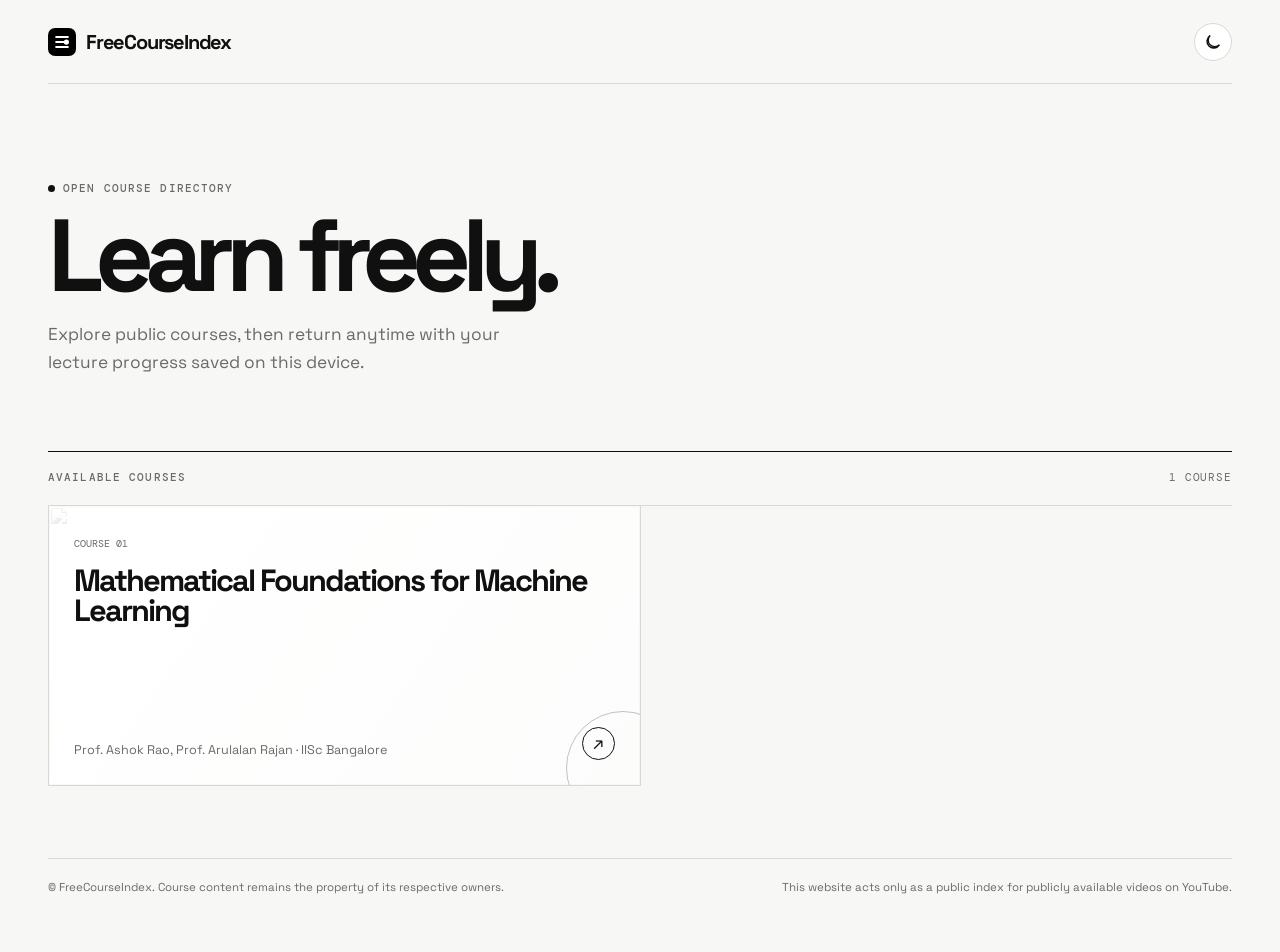
==== index.html @ 05b65f6c "Initial commit." ====
<!doctype html>
<html lang="en">
  <head>
    <meta charset="UTF-8" />
    <meta name="viewport" content="width=device-width, initial-scale=1.0" />
    <meta name="description" content="A public index of free course videos." />
    <title>FreeCourseIndex</title>
    <link rel="icon" href="./favicon.svg" type="image/svg+xml" />
    <link rel="preconnect" href="https://fonts.googleapis.com" />
    <link rel="preconnect" href="https://fonts.gstatic.com" crossorigin />
    <link href="https://fonts.googleapis.com/css2?family=DM+Mono:wght@400;500&family=Space+Grotesk:wght@400;500;600;700&display=swap" rel="stylesheet" />
    <link rel="stylesheet" href="./styles.css" />
    <link rel="stylesheet" href="./catalog.css" />
  </head>
  <body>
    <div class="page-shell catalog-shell">
      <header class="topbar">
        <a class="brand" href="./index.html" aria-label="FreeCourseIndex home">
          <img class="brand-logo" src="./logo.svg" alt="" />
          <span>FreeCourseIndex</span>
        </a>
        <button class="icon-button" id="themeToggle" type="button" aria-label="Switch color theme" title="Switch color theme"></button>
      </header>
      <main>
        <section class="catalog-hero">
          <p class="eyebrow"><span class="live-dot"></span>Open course directory</p>
          <h1>Learn freely.</h1>
          <p>Explore public courses, then return anytime with your lecture progress saved on this device.</p>
        </section>
        <section class="catalog-section" aria-labelledby="catalogTitle">
          <div class="catalog-heading"><span class="section-label">Available courses</span><strong id="courseCount"></strong></div>
          <div class="catalog-grid" id="courseGrid" aria-live="polite"></div>
          <p class="catalog-empty" id="emptyCatalog" hidden>No courses are available yet.</p>
        </section>
      </main>
      <footer class="site-footer">
        <p>© FreeCourseIndex. Course content remains the property of its respective owners.</p>
        <p>This website acts only as a public index for publicly available videos on YouTube.</p>
      </footer>
    </div>
    <template id="sunIcon"><svg viewBox="0 0 24 24" fill="none" stroke="currentColor" stroke-width="1.8" stroke-linecap="round"><circle cx="12" cy="12" r="4"/><path d="M12 2v2M12 20v2M4.93 4.93l1.41 1.41M17.66 17.66l1.41 1.41M2 12h2M20 12h2M4.93 19.07l1.41-1.41M17.66 6.34l1.41-1.41"/></svg></template>
    <template id="moonIcon"><svg viewBox="0 0 24 24" fill="none" stroke="currentColor" stroke-width="1.8" stroke-linecap="round"><path d="M20.6 15.8A9 9 0 1 1 8.2 3.4 7 7 0 0 0 20.6 15.8Z"/></svg></template>
    <script type="module" src="./catalog.js"></script>
  </body>
</html>
---- styles.css ----
:root { color-scheme: light; --bg: #f7f7f5; --surface: #fff; --surface-soft: #efefec; --ink: #101010; --muted: #6a6a66; --line: #d9d9d4; --inverse: #101010; --inverse-ink: #fff; --shadow: 0 16px 48px rgba(0,0,0,.06); }
:root[data-theme="dark"] { color-scheme: dark; --bg: #0e0e0e; --surface: #151515; --surface-soft: #202020; --ink: #f5f5f2; --muted: #a5a5a0; --line: #343432; --inverse: #f5f5f2; --inverse-ink: #101010; --shadow: 0 16px 48px rgba(0,0,0,.25); }
* { box-sizing: border-box; }
html { scroll-behavior: smooth; }
body { margin: 0; background: var(--bg); color: var(--ink); font-family: "Space Grotesk", system-ui, sans-serif; }
button, input { font: inherit; }
button { cursor: pointer; }
.page-shell { max-width: 1440px; margin: auto; padding: 0 48px 56px; }
.topbar { min-height: 84px; display: flex; align-items: center; justify-content: space-between; border-bottom: 1px solid var(--line); }
.brand { color: var(--ink); text-decoration: none; font-weight: 700; letter-spacing: -.06em; font-size: 1.25rem; display: flex; align-items: center; gap: 10px; }.brand-logo { width: 28px; height: 28px; }.brand span span { color: var(--muted); }:root[data-theme="dark"] .brand-logo { filter: invert(1); }
.topbar-actions { display: flex; align-items: center; gap: 16px; }.save-status { font: 500 .69rem "DM Mono", monospace; text-transform: uppercase; letter-spacing: .08em; color: var(--muted); }.icon-button { width: 38px; height: 38px; padding: 9px; border: 1px solid var(--line); border-radius: 50%; background: var(--surface); color: var(--ink); display: grid; place-items: center; }.icon-button:hover { background: var(--ink); color: var(--bg); }.icon-button svg { width: 100%; height: 100%; }
.hero { padding: 78px 0 48px; max-width: 930px; }.eyebrow, .section-label { font: 500 .7rem "DM Mono", monospace; text-transform: uppercase; letter-spacing: .1em; color: var(--muted); }.eyebrow { display: flex; align-items: center; gap: 8px; }.live-dot { width: 7px; height: 7px; border-radius: 50%; background: var(--ink); }.hero h1 { max-width: 840px; margin: 16px 0 18px; font-size: clamp(2.55rem, 6vw, 5.6rem); line-height: .95; letter-spacing: -.075em; }.hero-description { max-width: 740px; margin: 0; color: var(--muted); font-size: clamp(1rem, 1.5vw, 1.17rem); line-height: 1.6; }.meta-row { display: flex; flex-wrap: wrap; gap: 8px; margin-top: 28px; }.meta-pill { border: 1px solid var(--line); border-radius: 99px; padding: 7px 11px; font: 500 .72rem "DM Mono", monospace; color: var(--muted); }
.progress-card { display: grid; grid-template-columns: auto 1fr auto; gap: 32px; align-items: center; padding: 24px 28px; background: var(--inverse); color: var(--inverse-ink); border-radius: 5px; box-shadow: var(--shadow); }.progress-card .section-label { color: color-mix(in srgb, var(--inverse-ink) 65%, transparent); }.progress-numbers { display: flex; align-items: baseline; gap: 11px; margin-top: 5px; }.progress-numbers strong { font-size: 1.75rem; letter-spacing: -.07em; }.progress-numbers span { color: color-mix(in srgb, var(--inverse-ink) 70%, transparent); font-size: .87rem; }.progress-track { height: 8px; overflow: hidden; border-radius: 99px; background: color-mix(in srgb, var(--inverse-ink) 18%, transparent); }.progress-track span { display:block; height:100%; width:0; background: var(--inverse-ink); transition: width .35s ease; }.text-button { border: 0; border-bottom: 1px solid currentColor; padding: 2px 0; background: none; color: var(--inverse-ink); font: 500 .72rem "DM Mono", monospace; text-transform: uppercase; letter-spacing: .06em; opacity: .8; }.text-button:hover { opacity: 1; }
.content-grid { display: grid; grid-template-columns: 240px minmax(0, 1fr); gap: clamp(32px, 7vw, 110px); margin-top: 65px; }.course-sidebar { align-self: start; position: sticky; top: 24px; }.sidebar-section + .sidebar-section { margin-top: 42px; }.week-nav { margin-top: 13px; border-top: 1px solid var(--line); }.week-nav a { display: flex; justify-content: space-between; gap: 10px; padding: 10px 0; border-bottom: 1px solid var(--line); text-decoration: none; color: var(--muted); font-size: .83rem; }.week-nav a:hover, .week-nav a:focus-visible { color: var(--ink); }.week-nav em { font: .66rem "DM Mono", monospace; font-style: normal; }.course-facts { display: grid; gap: 16px; }.fact { border-left: 1px solid var(--ink); padding-left: 12px; }.fact span { display:block; margin-bottom: 3px; font: .64rem "DM Mono", monospace; text-transform: uppercase; letter-spacing: .08em; color: var(--muted); }.fact strong { display:block; font-size: .82rem; line-height: 1.35; font-weight: 500; }
.curriculum-header { display:flex; justify-content:space-between; align-items:end; gap:24px; padding-bottom: 20px; border-bottom: 1px solid var(--ink); }.curriculum h2 { font-size: 1.75rem; line-height: 1; letter-spacing: -.055em; margin: 8px 0 0; }.search { width: min(250px, 43%); min-width: 180px; display:flex; align-items:center; gap:9px; border-bottom: 1px solid var(--line); padding: 7px 0; color: var(--muted); }.search-icon { width: 13px; height: 13px; border: 1.5px solid currentColor; border-radius:50%; position:relative; }.search-icon::after { content:""; position:absolute; height:6px; border-left:1.5px solid currentColor; transform:rotate(-45deg); right:-3px; bottom:-4px; }.search input { width:100%; padding:0; border:0; outline:0; background:none; color:var(--ink); font-size:.82rem; }.search input::placeholder { color:var(--muted); }
.weeks { border-bottom: 1px solid var(--line); }.week { scroll-margin-top: 18px; border-top: 1px solid var(--line); }.week:first-child { border-top: 0; }.week summary { list-style:none; display:grid; grid-template-columns: 74px 1fr auto; gap:18px; align-items:center; padding: 20px 0; cursor:pointer; }.week summary::-webkit-details-marker { display:none; }.week-number { font: .68rem "DM Mono", monospace; color: var(--muted); }.week-title { font-size: 1.05rem; font-weight:600; letter-spacing:-.025em; }.week-progress { display:flex; align-items:center; gap:11px; color:var(--muted); font:.68rem "DM Mono", monospace; }.chevron { width: 8px; height:8px; border-right:1.5px solid var(--ink); border-bottom:1.5px solid var(--ink); transform: rotate(45deg) translateY(-3px); transition: transform .2s; }.week[open] .chevron { transform: rotate(225deg) translate(-3px, -1px); }.lecture-list { padding-bottom: 16px; }.lecture { display:grid; grid-template-columns: 124px minmax(0, 1fr) auto; gap:18px; align-items:center; padding: 10px; margin: 0 -10px; border-radius:4px; transition: background .2s; }.lecture:hover { background:var(--surface-soft); }.thumbnail { position:relative; display:block; aspect-ratio:16/9; overflow:hidden; background:var(--surface-soft); border-radius:3px; }.thumbnail img { width:100%; height:100%; object-fit:cover; filter:grayscale(1) contrast(1.04); transition: transform .25s, filter .25s; }.thumbnail:hover img { transform:scale(1.04); filter:grayscale(0); }.play { position:absolute; width:27px; height:20px; border-radius:5px; background:var(--ink); color:var(--bg); left:50%; top:50%; transform:translate(-50%,-50%); display:grid; place-items:center; }.play::after { content:""; margin-left:2px; border-left:6px solid currentColor; border-top:4px solid transparent; border-bottom:4px solid transparent; }.lecture-info { min-width:0; }.lecture-index { display:block; margin-bottom:3px; color:var(--muted); font:.62rem "DM Mono", monospace; }.lecture-title { color:var(--ink); font-size:.88rem; font-weight:500; line-height:1.35; text-decoration:none; }.lecture-title:hover { text-decoration:underline; }.complete-toggle { width:33px; height:33px; padding:0; flex:0 0 auto; border:1px solid var(--line); border-radius:50%; background:var(--surface); color:var(--surface); display:grid; place-items:center; transition: all .2s; }.complete-toggle:hover { border-color:var(--ink); }.complete-toggle svg { width:16px; height:16px; }.lecture.is-complete .complete-toggle { background:var(--ink); border-color:var(--ink); color:var(--bg); }.lecture.is-complete .lecture-title { color:var(--muted); text-decoration:line-through; }.empty-state { padding:56px 0; color:var(--muted); text-align:center; }.site-footer { display:flex; justify-content:space-between; gap:32px; margin-top:72px; padding-top:20px; border-top:1px solid var(--line); color:var(--muted); font-size:.72rem; line-height:1.5; }.site-footer p { max-width:470px; margin:0; }.site-footer p:last-child { text-align:right; }
@media (max-width: 800px) { .page-shell { padding: 0 22px 40px; }.topbar { min-height:70px; }.save-status { display:none; }.hero { padding:56px 0 35px; }.progress-card { grid-template-columns:1fr auto; gap:19px; padding:21px; }.progress-track { grid-column:1 / -1; grid-row:2; }.content-grid { grid-template-columns:1fr; margin-top:45px; }.course-sidebar { position:static; display:grid; grid-template-columns: minmax(0, 1fr) minmax(0, 1fr); gap:24px; }.sidebar-section + .sidebar-section { margin-top:0; }.curriculum-header { align-items:start; }.search { margin-top:6px; }.lecture { grid-template-columns: 106px minmax(0,1fr) auto; gap:13px; }.site-footer { margin-top:48px; } }
@media (max-width: 540px) { .brand { font-size:1.05rem; }.brand-logo { width:25px; height:25px; }.hero h1 { font-size:2.55rem; }.meta-row { margin-top:22px; }.progress-card { display:block; }.progress-track { margin:18px 0; }.text-button { float:right; }.content-grid { gap:37px; }.course-sidebar { display:block; }.sidebar-section + .sidebar-section { margin-top:31px; }.curriculum-header { display:block; }.search { width:100%; margin-top:20px; }.week summary { grid-template-columns:55px 1fr auto; gap:10px; }.week-title { font-size:.93rem; }.week-progress { display:none; }.lecture { grid-template-columns:84px minmax(0,1fr) 30px; gap:10px; padding:7px; margin:0 -7px; }.lecture-title { font-size:.79rem; }.complete-toggle { width:30px; height:30px; }.site-footer { display:block; }.site-footer p:last-child { margin-top:10px; text-align:left; } }
---- catalog.css ----
.catalog-shell { min-height: 100vh; display: flex; flex-direction: column; }.catalog-shell main { flex: 1; }.catalog-hero { max-width: 780px; padding: 86px 0 74px; }.catalog-hero h1 { margin: 16px 0 20px; font-size: clamp(3.1rem, 8vw, 7.5rem); line-height: .88; letter-spacing: -.09em; }.catalog-hero > p:last-child { max-width: 510px; margin: 0; color: var(--muted); font-size: 1.08rem; line-height: 1.6; }.catalog-section { padding-top: 18px; border-top: 1px solid var(--ink); }.catalog-heading { display:flex; justify-content:space-between; align-items:baseline; padding-bottom: 21px; }.catalog-heading strong { font: .7rem "DM Mono", monospace; color:var(--muted); text-transform:uppercase; letter-spacing:.08em; }.catalog-grid { display:grid; grid-template-columns:repeat(2, minmax(0, 1fr)); border-top:1px solid var(--line); border-left:1px solid var(--line); }.course-card { min-height: 280px; position:relative; display:flex; flex-direction:column; justify-content:space-between; padding:25px; border-right:1px solid var(--line); border-bottom:1px solid var(--line); color:var(--ink); text-decoration:none; overflow:hidden; transition: background .25s, color .25s; }.course-card::after { content:""; position:absolute; width:112px; height:112px; right:-40px; bottom:-40px; border:1px solid currentColor; border-radius:50%; opacity:.25; transition:transform .3s; }.course-card:hover { background:var(--inverse); color:var(--inverse-ink); }.course-card:hover::after { transform:scale(2); }.course-card-top, .course-card-bottom { position:relative; z-index:1; }.course-card-index { font: .65rem "DM Mono", monospace; color:var(--muted); }.course-card:hover .course-card-index { color:color-mix(in srgb, var(--inverse-ink) 60%, transparent); }.course-card h2 { max-width:570px; margin:14px 0 0; font-size:clamp(1.45rem, 2.4vw, 2.35rem); line-height:.99; letter-spacing:-.065em; }.course-card-bottom { display:flex; align-items:end; justify-content:space-between; gap:16px; }.course-card-detail { max-width:75%; color:var(--muted); font-size:.79rem; line-height:1.45; }.course-card:hover .course-card-detail { color:color-mix(in srgb, var(--inverse-ink) 72%, transparent); }.course-card-arrow { width:33px; height:33px; border:1px solid currentColor; border-radius:50%; display:grid; place-items:center; font-size:1.1rem; }.catalog-empty { padding:45px 0; color:var(--muted); text-align:center; }.catalog-shell .site-footer { margin-top:72px; }
@media (max-width: 700px) { .catalog-hero { padding:55px 0 50px; }.catalog-grid { grid-template-columns:1fr; }.course-card { min-height:230px; }.catalog-shell .site-footer { margin-top:48px; } }

.course-card-image { position:absolute; inset:0; width:100%; height:100%; object-fit:cover; opacity:.16; filter:grayscale(1) contrast(1.15) brightness(1.08); transition:opacity .25s, filter .25s, transform .35s; }.course-card::before { content:""; position:absolute; inset:0; background:linear-gradient(125deg, var(--surface) 15%, color-mix(in srgb, var(--surface) 66%, transparent)); z-index:0; }.course-card::after { z-index:1; }.course-card-top, .course-card-bottom { z-index:2; }.course-card:hover::before { background:color-mix(in srgb, var(--inverse) 70%, transparent); }.course-card:hover .course-card-image { opacity:.29; filter:grayscale(1) contrast(1.2) brightness(.8); transform:scale(1.04); }:root[data-theme="dark"] .course-card-image { opacity:.18; filter:grayscale(1) contrast(1.2) brightness(.45); }:root[data-theme="dark"] .course-card::before { background:linear-gradient(125deg, var(--surface) 12%, color-mix(in srgb, var(--surface) 63%, transparent)); }:root[data-theme="dark"] .course-card:hover::before { background:color-mix(in srgb, var(--inverse) 72%, transparent); }
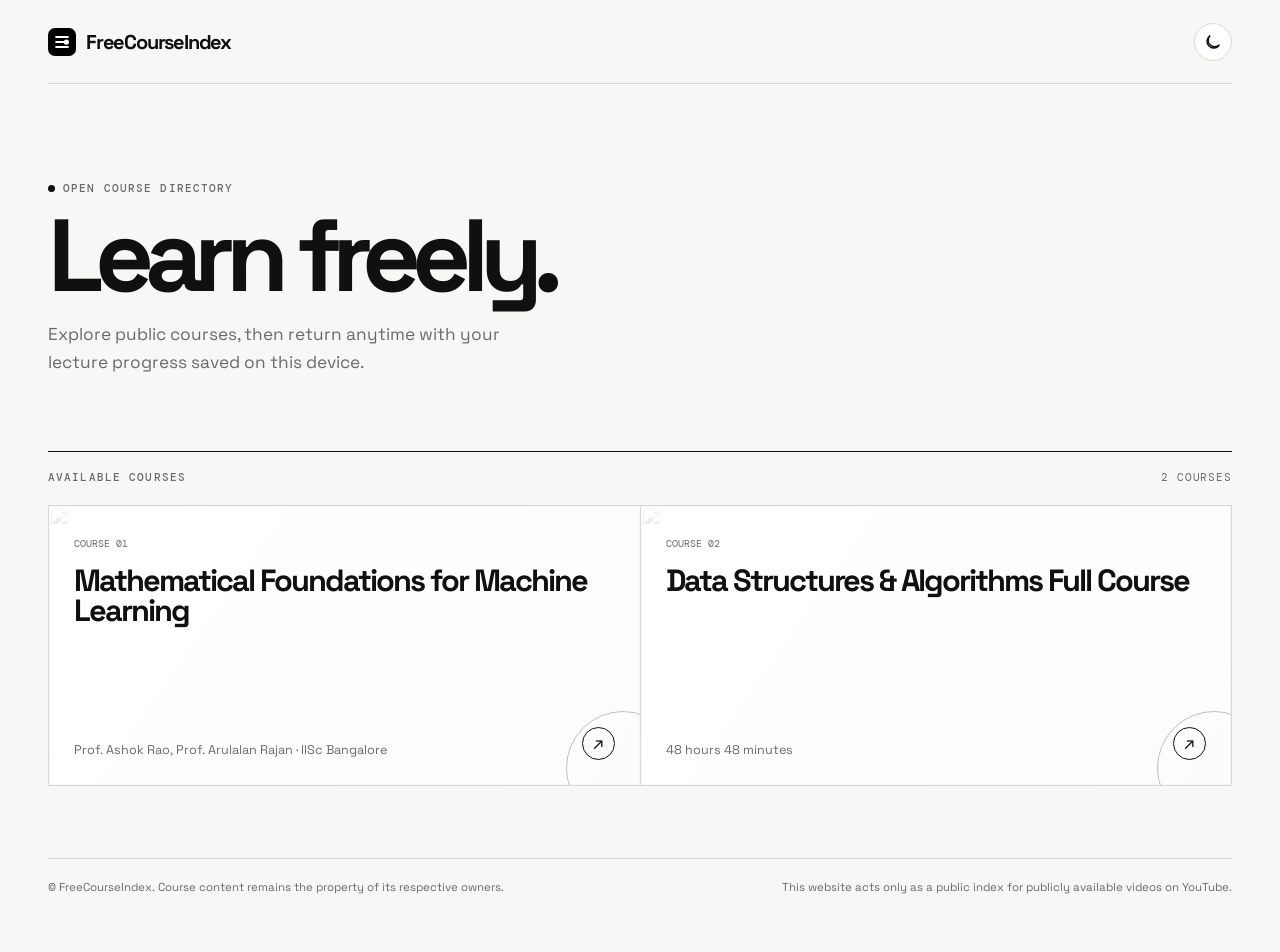
==== commit 37b21b8e: "Fix stale course catalog caching and module loading" ====
--- a/index.html
+++ b/index.html
@@ -4,6 +4,9 @@
     <meta charset="UTF-8" />
     <meta name="viewport" content="width=device-width, initial-scale=1.0" />
     <meta name="description" content="A public index of free course videos." />
+    <meta http-equiv="Cache-Control" content="no-cache, no-store, must-revalidate" />
+    <meta http-equiv="Pragma" content="no-cache" />
+    <meta http-equiv="Expires" content="0" />
     <title>FreeCourseIndex</title>
     <link rel="icon" href="./favicon.svg" type="image/svg+xml" />
     <link rel="preconnect" href="https://fonts.googleapis.com" />
@@ -40,6 +43,8 @@
     </div>
     <template id="sunIcon"><svg viewBox="0 0 24 24" fill="none" stroke="currentColor" stroke-width="1.8" stroke-linecap="round"><circle cx="12" cy="12" r="4"/><path d="M12 2v2M12 20v2M4.93 4.93l1.41 1.41M17.66 17.66l1.41 1.41M2 12h2M20 12h2M4.93 19.07l1.41-1.41M17.66 6.34l1.41-1.41"/></svg></template>
     <template id="moonIcon"><svg viewBox="0 0 24 24" fill="none" stroke="currentColor" stroke-width="1.8" stroke-linecap="round"><path d="M20.6 15.8A9 9 0 1 1 8.2 3.4 7 7 0 0 0 20.6 15.8Z"/></svg></template>
-    <script type="module" src="./catalog.js"></script>
+    <script type="module">
+      import(`./catalog.js?version=${Date.now()}`);
+    </script>
   </body>
 </html>
